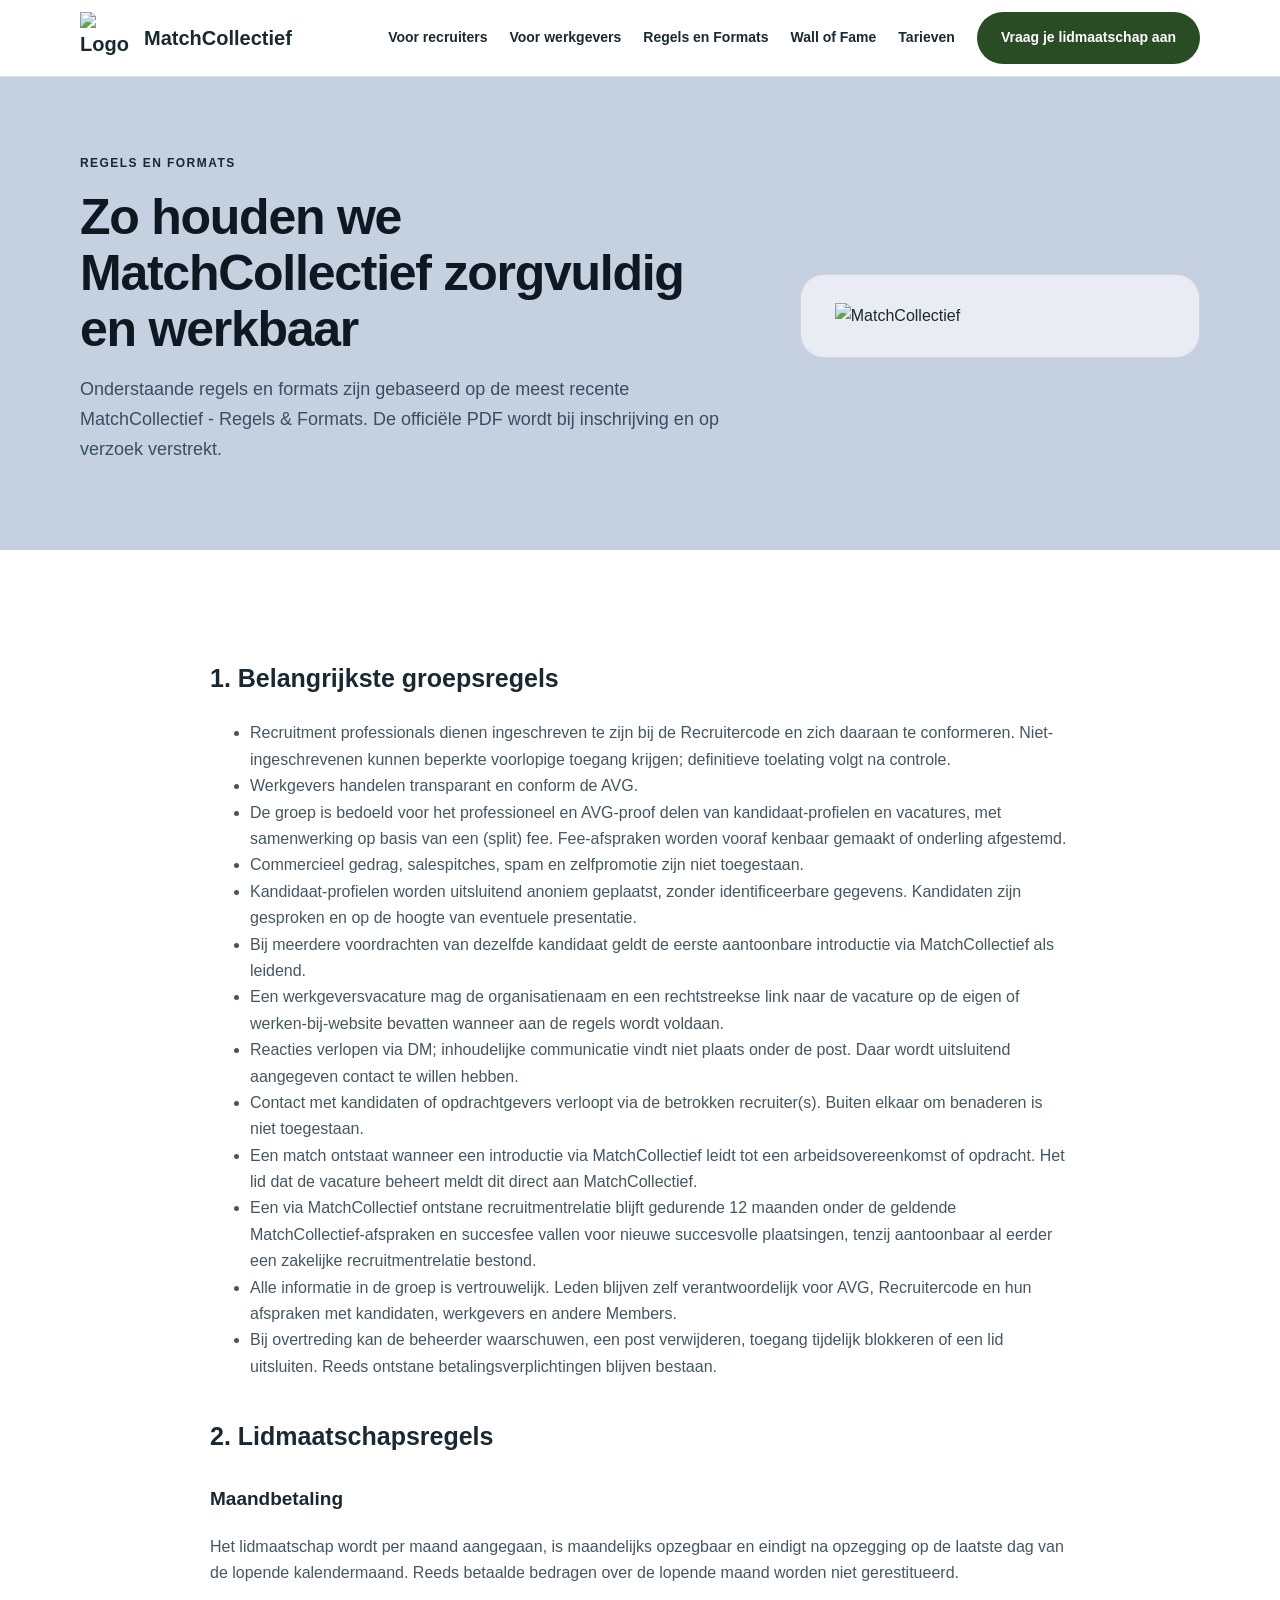
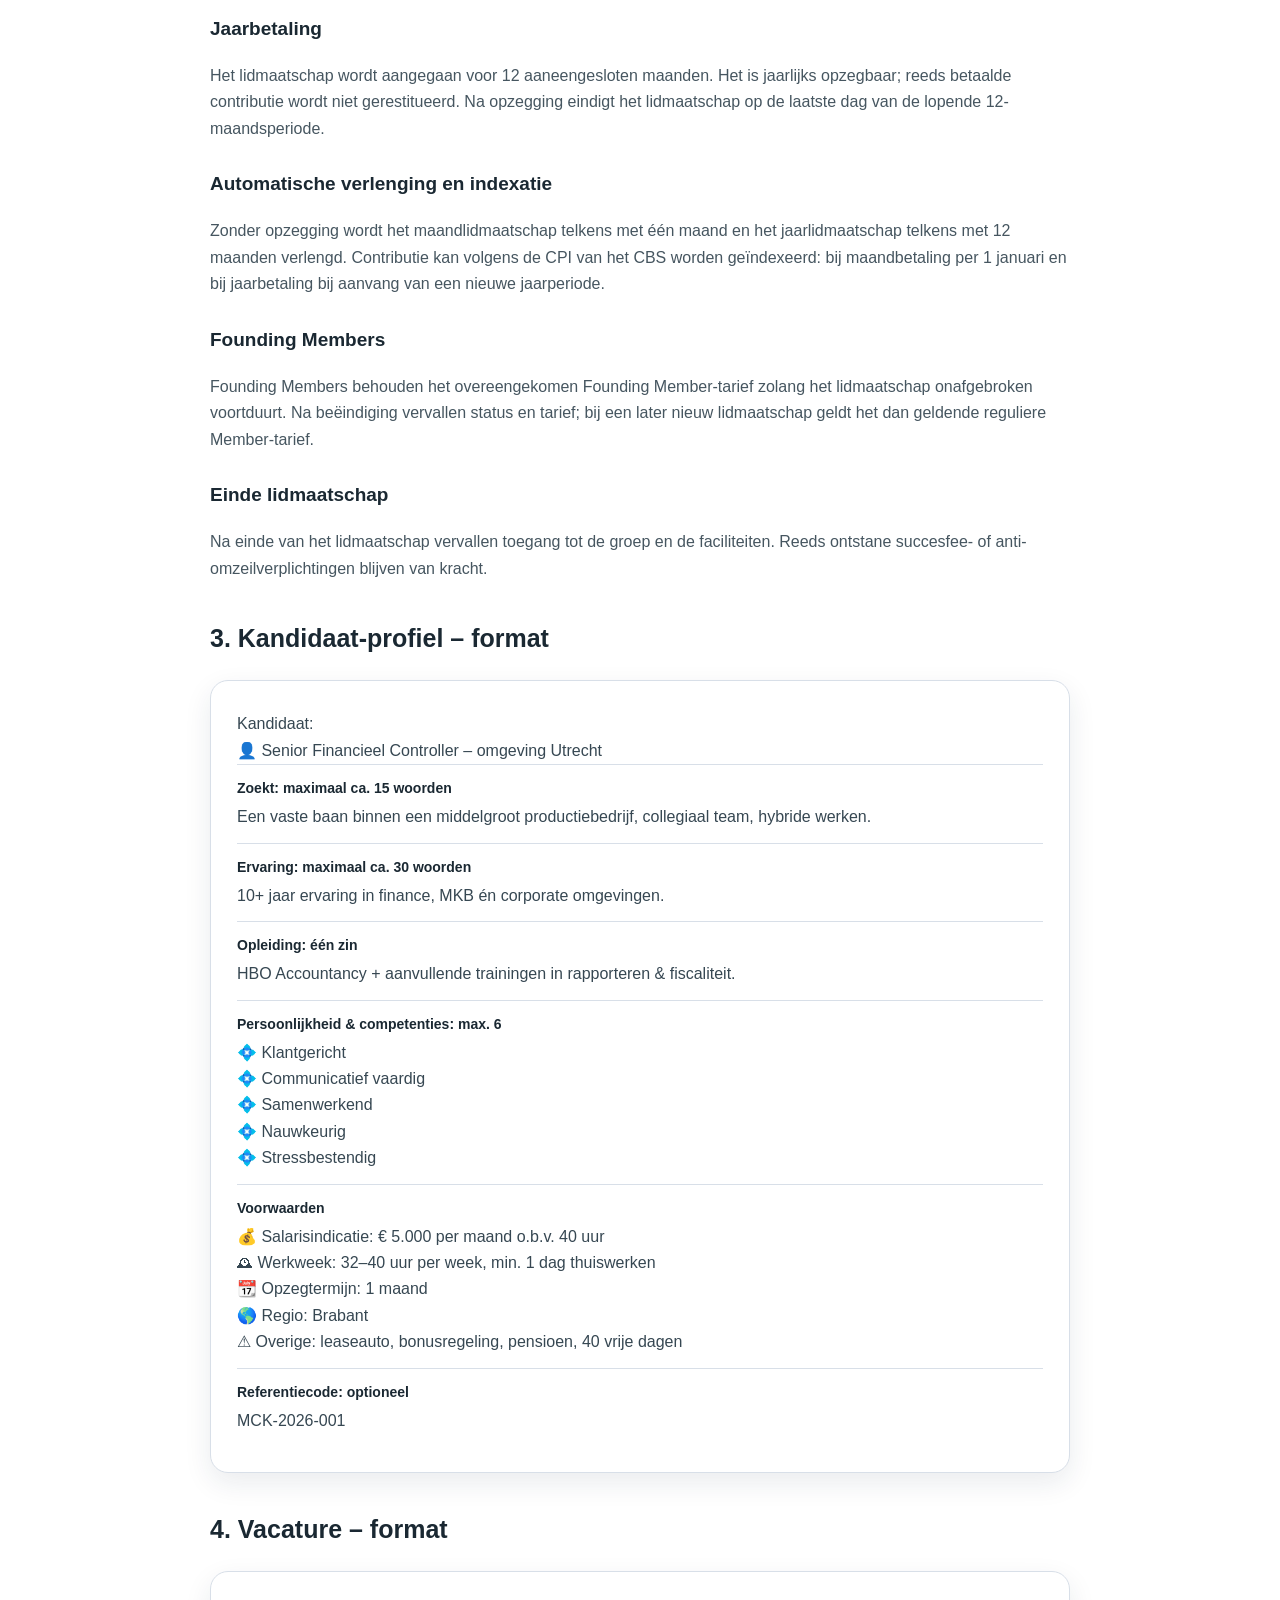
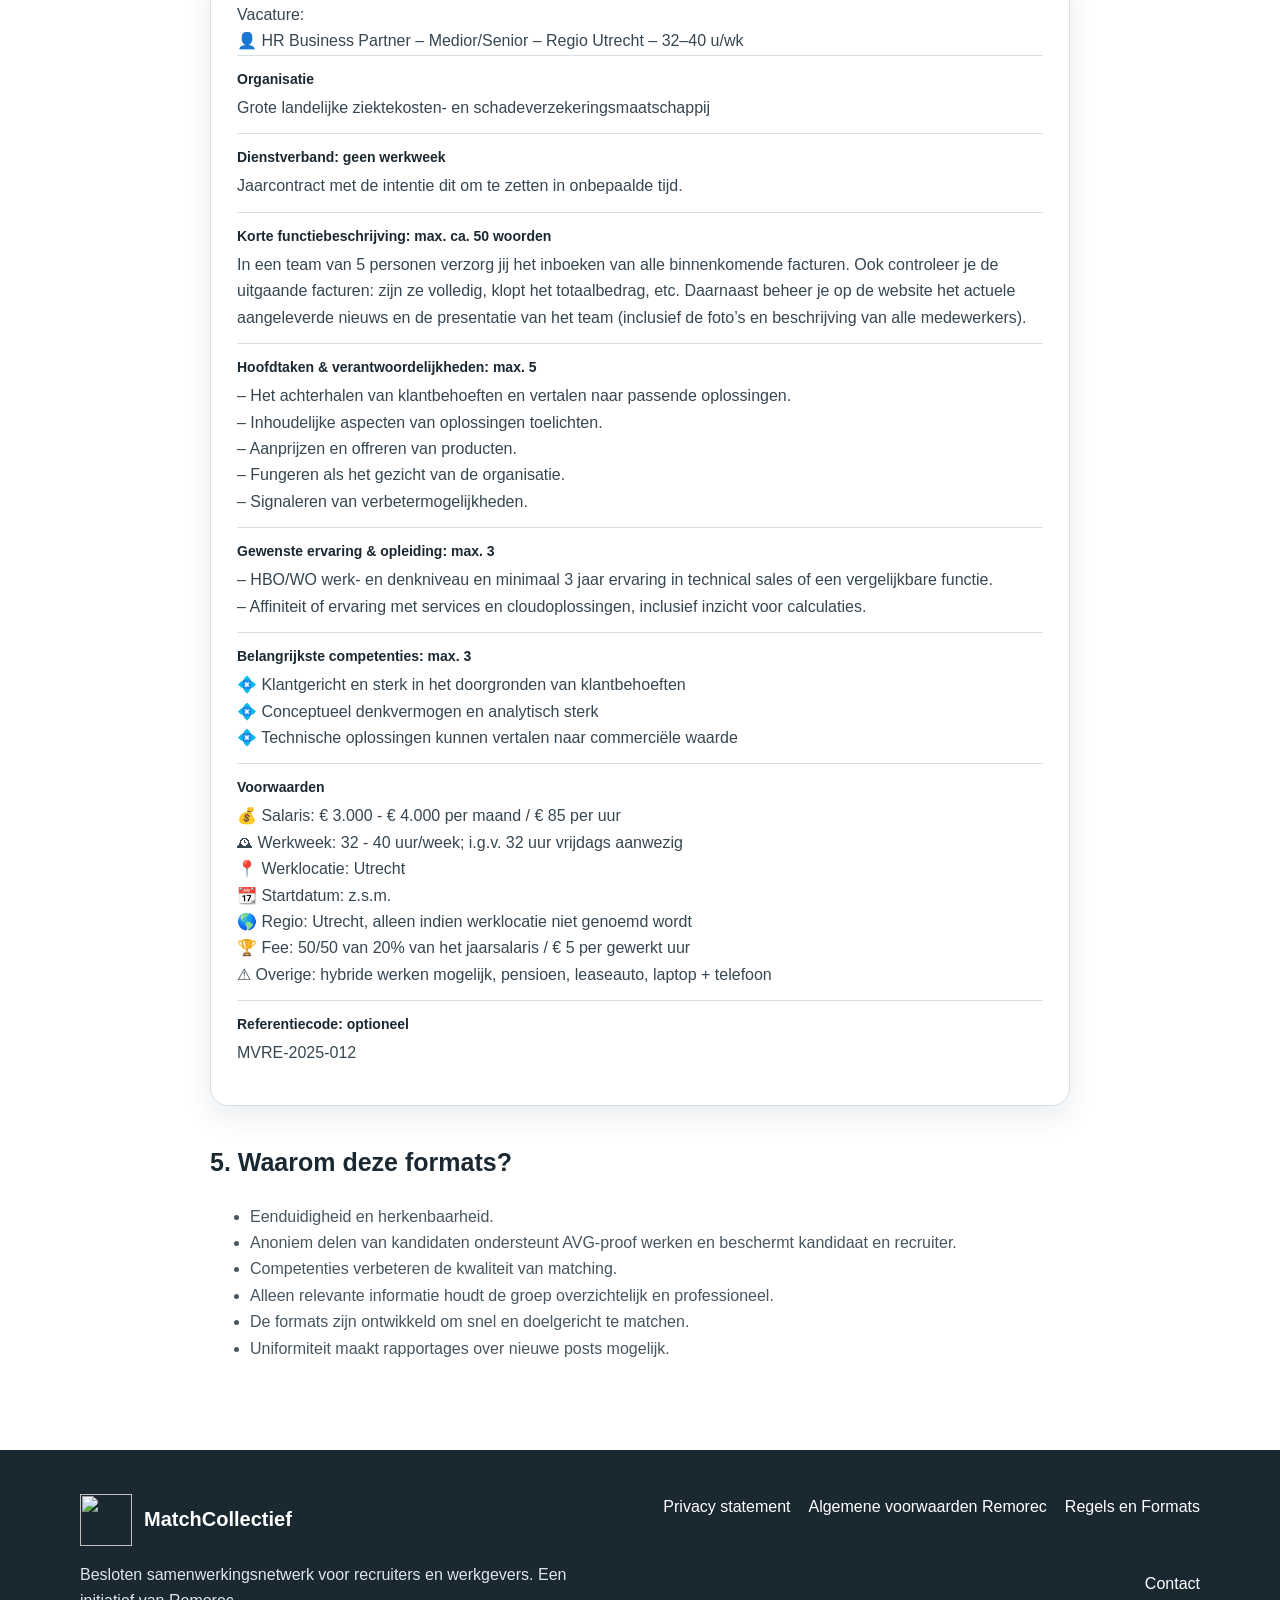
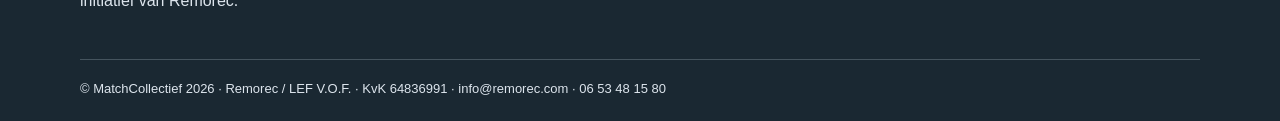
==== regels-en-formats.html @ 3b67b308 "Add files via upload" ====
<!doctype html><html lang="nl"><head><meta charset="utf-8"><meta name="viewport" content="width=device-width,initial-scale=1"><title>Regels en Formats | MatchCollectief</title><meta name="description" content="Actuele groepsregels, lidmaatschapsregels en formats van MatchCollectief, versie augustus 2026."><link rel="stylesheet" href="assets/style.css"><link rel="icon" href="assets/matchcollectief-logo.webp"><meta name="theme-color" content="#C5D0E0"></head><body>
<nav><div class="wrap nav-inner">
<a class="brand" href="index.html"><img src="assets/matchcollectief-logo.webp" alt="Logo MatchCollectief"><span>MatchCollectief</span></a>
<button class="menu-toggle" aria-label="Menu openen">☰</button>
<div class="nav-links">
<a href="voor-recruiters.html">Voor recruiters</a><a href="voor-werkgevers.html">Voor werkgevers</a><a href="regels-en-formats.html">Regels en Formats</a><a href="wall-of-fame.html">Wall of Fame</a><a href="index.html#tarieven">Tarieven</a><a class="btn btn-green" href="aanmelden.html">Vraag je lidmaatschap aan</a>
</div></div></nav><header class="hero"><div class="wrap hero-grid"><div><span class="eyebrow">REGELS EN FORMATS</span><h1>Zo houden we MatchCollectief zorgvuldig en werkbaar</h1><p class="lead">Onderstaande regels en formats zijn gebaseerd op de meest recente MatchCollectief - Regels &amp; Formats. De officiële PDF wordt bij inschrijving en op verzoek verstrekt.</p></div><div class="logo-panel"><img src="assets/matchcollectief-logo.webp" alt="MatchCollectief"></div></div></header>
<section><div class="wrap legal"><h2>1. Belangrijkste groepsregels</h2><ul>
<li>Recruitment professionals dienen ingeschreven te zijn bij de Recruitercode en zich daaraan te conformeren. Niet-ingeschrevenen kunnen beperkte voorlopige toegang krijgen; definitieve toelating volgt na controle.</li>
<li>Werkgevers handelen transparant en conform de AVG.</li>
<li>De groep is bedoeld voor het professioneel en AVG-proof delen van kandidaat-profielen en vacatures, met samenwerking op basis van een (split) fee. Fee-afspraken worden vooraf kenbaar gemaakt of onderling afgestemd.</li>
<li>Commercieel gedrag, salespitches, spam en zelfpromotie zijn niet toegestaan.</li>
<li>Kandidaat-profielen worden uitsluitend anoniem geplaatst, zonder identificeerbare gegevens. Kandidaten zijn gesproken en op de hoogte van eventuele presentatie.</li>
<li>Bij meerdere voordrachten van dezelfde kandidaat geldt de eerste aantoonbare introductie via MatchCollectief als leidend.</li>
<li>Een werkgeversvacature mag de organisatienaam en een rechtstreekse link naar de vacature op de eigen of werken-bij-website bevatten wanneer aan de regels wordt voldaan.</li>
<li>Reacties verlopen via DM; inhoudelijke communicatie vindt niet plaats onder de post. Daar wordt uitsluitend aangegeven contact te willen hebben.</li>
<li>Contact met kandidaten of opdrachtgevers verloopt via de betrokken recruiter(s). Buiten elkaar om benaderen is niet toegestaan.</li>
<li>Een match ontstaat wanneer een introductie via MatchCollectief leidt tot een arbeidsovereenkomst of opdracht. Het lid dat de vacature beheert meldt dit direct aan MatchCollectief.</li>
<li>Een via MatchCollectief ontstane recruitmentrelatie blijft gedurende 12 maanden onder de geldende MatchCollectief-afspraken en succesfee vallen voor nieuwe succesvolle plaatsingen, tenzij aantoonbaar al eerder een zakelijke recruitmentrelatie bestond.</li>
<li>Alle informatie in de groep is vertrouwelijk. Leden blijven zelf verantwoordelijk voor AVG, Recruitercode en hun afspraken met kandidaten, werkgevers en andere Members.</li>
<li>Bij overtreding kan de beheerder waarschuwen, een post verwijderen, toegang tijdelijk blokkeren of een lid uitsluiten. Reeds ontstane betalingsverplichtingen blijven bestaan.</li>
</ul>
<h2>2. Lidmaatschapsregels</h2><h3>Maandbetaling</h3><p>Het lidmaatschap wordt per maand aangegaan, is maandelijks opzegbaar en eindigt na opzegging op de laatste dag van de lopende kalendermaand. Reeds betaalde bedragen over de lopende maand worden niet gerestitueerd.</p><h3>Jaarbetaling</h3><p>Het lidmaatschap wordt aangegaan voor 12 aaneengesloten maanden. Het is jaarlijks opzegbaar; reeds betaalde contributie wordt niet gerestitueerd. Na opzegging eindigt het lidmaatschap op de laatste dag van de lopende 12-maandsperiode.</p><h3>Automatische verlenging en indexatie</h3><p>Zonder opzegging wordt het maandlidmaatschap telkens met één maand en het jaarlidmaatschap telkens met 12 maanden verlengd. Contributie kan volgens de CPI van het CBS worden geïndexeerd: bij maandbetaling per 1 januari en bij jaarbetaling bij aanvang van een nieuwe jaarperiode.</p><h3>Founding Members</h3><p>Founding Members behouden het overeengekomen Founding Member-tarief zolang het lidmaatschap onafgebroken voortduurt. Na beëindiging vervallen status en tarief; bij een later nieuw lidmaatschap geldt het dan geldende reguliere Member-tarief.</p><h3>Einde lidmaatschap</h3><p>Na einde van het lidmaatschap vervallen toegang tot de groep en de faciliteiten. Reeds ontstane succesfee- of anti-omzeilverplichtingen blijven van kracht.</p>
<h2 id="kandidaat">3. Kandidaat-profiel – format</h2><div class="format-card"><div class="format-copy">Kandidaat:
👤 Senior Financieel Controller – omgeving Utrecht</div><div class="format-block"><div class="format-label">Zoekt: maximaal ca. 15 woorden</div><div class="format-copy">Een vaste baan binnen een middelgroot productiebedrijf, collegiaal team, hybride werken.</div></div><div class="format-block"><div class="format-label">Ervaring: maximaal ca. 30 woorden</div><div class="format-copy">10+ jaar ervaring in finance, MKB én corporate omgevingen.</div></div><div class="format-block"><div class="format-label">Opleiding: één zin</div><div class="format-copy">HBO Accountancy + aanvullende trainingen in rapporteren & fiscaliteit.</div></div><div class="format-block"><div class="format-label">Persoonlijkheid & competenties: max. 6</div><div class="format-copy">💠 Klantgericht
💠 Communicatief vaardig
💠 Samenwerkend
💠 Nauwkeurig
💠 Stressbestendig</div></div><div class="format-block"><div class="format-label">Voorwaarden</div><div class="format-copy">💰 Salarisindicatie: € 5.000 per maand o.b.v. 40 uur
🕰 Werkweek: 32–40 uur per week, min. 1 dag thuiswerken
📆 Opzegtermijn: 1 maand
🌎 Regio: Brabant
⚠ Overige: leaseauto, bonusregeling, pensioen, 40 vrije dagen</div></div><div class="format-block"><div class="format-label">Referentiecode: optioneel</div><div class="format-copy">MCK-2026-001</div></div></div>
<h2 id="vacature">4. Vacature – format</h2><div class="format-card"><div class="format-copy">Vacature:
👤 HR Business Partner – Medior/Senior – Regio Utrecht – 32–40 u/wk</div><div class="format-block"><div class="format-label">Organisatie</div><div class="format-copy">Grote landelijke ziektekosten- en schadeverzekeringsmaatschappij</div></div><div class="format-block"><div class="format-label">Dienstverband: geen werkweek</div><div class="format-copy">Jaarcontract met de intentie dit om te zetten in onbepaalde tijd.</div></div><div class="format-block"><div class="format-label">Korte functiebeschrijving: max. ca. 50 woorden</div><div class="format-copy">In een team van 5 personen verzorg jij het inboeken van alle binnenkomende facturen. Ook controleer je de uitgaande facturen: zijn ze volledig, klopt het totaalbedrag, etc. Daarnaast beheer je op de website het actuele aangeleverde nieuws en de presentatie van het team (inclusief de foto’s en beschrijving van alle medewerkers).</div></div><div class="format-block"><div class="format-label">Hoofdtaken & verantwoordelijkheden: max. 5</div><div class="format-copy">– Het achterhalen van klantbehoeften en vertalen naar passende oplossingen.
– Inhoudelijke aspecten van oplossingen toelichten.
– Aanprijzen en offreren van producten.
– Fungeren als het gezicht van de organisatie.
– Signaleren van verbetermogelijkheden.</div></div><div class="format-block"><div class="format-label">Gewenste ervaring & opleiding: max. 3</div><div class="format-copy">– HBO/WO werk- en denkniveau en minimaal 3 jaar ervaring in technical sales of een vergelijkbare functie.
– Affiniteit of ervaring met services en cloudoplossingen, inclusief inzicht voor calculaties.</div></div><div class="format-block"><div class="format-label">Belangrijkste competenties: max. 3</div><div class="format-copy">💠 Klantgericht en sterk in het doorgronden van klantbehoeften
💠 Conceptueel denkvermogen en analytisch sterk
💠 Technische oplossingen kunnen vertalen naar commerciële waarde</div></div><div class="format-block"><div class="format-label">Voorwaarden</div><div class="format-copy">💰 Salaris: € 3.000 - € 4.000 per maand / € 85 per uur
🕰 Werkweek: 32 - 40 uur/week; i.g.v. 32 uur vrijdags aanwezig
📍 Werklocatie: Utrecht
📆 Startdatum: z.s.m.
🌎 Regio: Utrecht, alleen indien werklocatie niet genoemd wordt
🏆 Fee: 50/50 van 20% van het jaarsalaris / € 5 per gewerkt uur
⚠ Overige: hybride werken mogelijk, pensioen, leaseauto, laptop + telefoon</div></div><div class="format-block"><div class="format-label">Referentiecode: optioneel</div><div class="format-copy">MVRE-2025-012</div></div></div>
<h2>5. Waarom deze formats?</h2><ul><li>Eenduidigheid en herkenbaarheid.</li><li>Anoniem delen van kandidaten ondersteunt AVG-proof werken en beschermt kandidaat en recruiter.</li><li>Competenties verbeteren de kwaliteit van matching.</li><li>Alleen relevante informatie houdt de groep overzichtelijk en professioneel.</li><li>De formats zijn ontwikkeld om snel en doelgericht te matchen.</li><li>Uniformiteit maakt rapportages over nieuwe posts mogelijk.</li></ul></div></section><footer><div class="wrap"><div class="footer-grid"><div><a class="brand" style="color:#fff" href="index.html"><img src="assets/matchcollectief-logo.webp" alt=""><span>MatchCollectief</span></a><p>Besloten samenwerkingsnetwerk voor recruiters en werkgevers. Een initiatief van Remorec.</p></div><div class="footer-links"><a href="privacy.html">Privacy statement</a><a href="https://www.remorec.com/" target="_blank" rel="noopener">Algemene voorwaarden Remorec</a><a href="regels-en-formats.html">Regels en Formats</a><a href="mailto:info@remorec.com">Contact</a></div></div><div class="copyright">© MatchCollectief 2026 · Remorec / LEF V.O.F. · KvK 64836991 · info@remorec.com · 06 53 48 15 80</div></div></footer><script src="assets/site.js"></script></body></html>
---- assets/style.css ----
:root{
  --navy:#1A2832;
  --navy-deep:#0E1820;
  --steel:#3A4F5E;
  --brand:#C5D0E0;
  --brand-light:#E4E9F1;
  --paper:#F3F5F8;
  --white:#FFFFFF;
  --text:#1A2832;
  --muted:#5A6878;
  --line:#D8DFE8;
  --green:#294C25;
  --green-hover:#1E391B;
  --green-soft:#E7EFE5;
  --shadow:0 10px 28px rgba(20,43,71,.09);
  --radius:16px;
}
*{box-sizing:border-box}
html{scroll-behavior:smooth}
body{margin:0;font-family:Arial,Helvetica,sans-serif;color:var(--text);background:#fff;line-height:1.65;font-size:16px}
img{max-width:100%;display:block}
a{color:inherit}
.wrap{width:min(1120px,calc(100% - 40px));margin-inline:auto}
nav{position:sticky;top:0;z-index:50;background:rgba(255,255,255,.96);backdrop-filter:blur(10px);border-bottom:1px solid var(--line)}
.nav-inner{min-height:76px;display:flex;align-items:center;justify-content:space-between;gap:24px}
.brand{display:flex;align-items:center;gap:12px;text-decoration:none;font-size:20px;font-weight:800;color:var(--navy)}
.brand img{width:52px;height:52px;object-fit:contain}
.nav-links{display:flex;align-items:center;gap:22px}
.nav-links a{text-decoration:none;font-weight:700;font-size:14px}
.menu-toggle{display:none;border:0;background:none;font-size:28px;color:var(--navy)}
.btn{display:inline-flex;align-items:center;justify-content:center;text-decoration:none;font-weight:800;border-radius:999px;padding:12px 22px;border:2px solid transparent;transition:.2s}
.btn-green{background:var(--green);color:#fff}
.btn-green:hover{background:var(--green-hover);transform:translateY(-1px)}
.btn-outline{border-color:var(--navy);color:var(--navy);background:#fff}
.btn-light{background:#fff;color:var(--navy)}
.hero{background:var(--brand);padding:72px 0 68px;overflow:hidden}
.hero-grid{display:grid;grid-template-columns:1.25fr .75fr;gap:52px;align-items:center}
.eyebrow{display:inline-block;text-transform:uppercase;letter-spacing:.12em;font-size:12px;font-weight:900;color:var(--navy)}
.hero h1{font-size:clamp(34px,4.5vw,50px);line-height:1.12;letter-spacing:-.025em;margin:14px 0 18px;color:var(--navy-deep);max-width:790px}
.hero .lead{font-size:18px;color:var(--steel);max-width:760px}
.actions{display:flex;gap:12px;flex-wrap:wrap;margin-top:26px}
.logo-panel{background:rgba(255,255,255,.62);border:1px solid rgba(26,40,50,.12);border-radius:24px;padding:28px;display:grid;place-items:center}
.logo-panel img{width:min(330px,100%)}
.member-status{margin-top:24px;background:#fff;border-radius:14px;padding:18px 20px;border-left:5px solid var(--green)}
.member-status strong{display:block;color:var(--navy);font-size:19px}
.member-status span{color:var(--muted)}
section{padding:72px 0}
.alt{background:var(--paper)}
.brand-section{background:var(--brand-light)}
.section-head{max-width:760px;margin-bottom:34px}
.section-head h2{font-size:clamp(28px,3.5vw,40px);line-height:1.18;letter-spacing:-.018em;margin:10px 0 12px;color:var(--navy-deep)}
.section-head p{font-size:17px;color:var(--muted);margin:0}
.grid-2,.grid-3{display:grid;gap:22px}
.grid-2{grid-template-columns:repeat(2,1fr)}
.grid-3{grid-template-columns:repeat(3,1fr)}
.card{background:#fff;border:1px solid var(--line);border-radius:var(--radius);padding:27px;box-shadow:0 5px 18px rgba(20,43,71,.05)}
.card h3{margin:0 0 10px;color:var(--navy);font-size:21px}
.card p{margin:0;color:var(--muted)}
.card .btn{margin-top:20px}
.checks{list-style:none;padding:0;margin:0}
.checks li{position:relative;padding:7px 0 7px 28px}
.checks li::before{content:"✓";position:absolute;left:0;color:var(--green);font-weight:900}
.steps{counter-reset:step}
.step{position:relative;padding-left:76px}
.step::before{counter-increment:step;content:counter(step);position:absolute;left:24px;top:25px;width:38px;height:38px;border-radius:50%;background:var(--green);color:#fff;display:grid;place-items:center;font-weight:900}
.price{font-size:36px;font-weight:900;color:var(--navy);line-height:1.1;margin:12px 0}
.price small{font-size:14px;font-weight:400;color:var(--muted)}
.notice{background:var(--green-soft);border:1px solid #BFD1BC;border-radius:14px;padding:18px 20px;margin-top:22px}
.profile{display:grid;grid-template-columns:220px 1fr;gap:34px;align-items:center}
.profile img{border-radius:18px;width:100%}
.profile h2{margin:8px 0 12px;color:var(--navy-deep);font-size:34px;line-height:1.15}
.contact-links{display:flex;gap:10px;flex-wrap:wrap;margin-top:18px}
.format-grid{display:grid;grid-template-columns:1fr 1fr;gap:24px}
.format-card{background:#fff;border:1px solid var(--line);border-radius:18px;padding:26px;box-shadow:var(--shadow)}
.format-card h3{margin:0 0 4px;color:var(--navy)}
.format-card .format-sub{font-size:14px;color:var(--muted);margin-bottom:18px}
.format-block{padding:12px 0;border-top:1px solid var(--line)}
.format-block:first-of-type{border-top:0}
.format-label{font-weight:900;color:var(--navy);font-size:14px}
.format-copy{white-space:pre-line;color:#364752;margin-top:4px}
details{background:#fff;border:1px solid var(--line);border-radius:12px;margin:0 0 12px;padding:0 18px}
summary{cursor:pointer;font-weight:800;color:var(--navy);padding:17px 0}
.answer{padding:0 0 18px;color:var(--muted)}
.cta{background:var(--green);color:#fff}
.cta h2{font-size:clamp(28px,3.6vw,39px);line-height:1.15;margin:0 0 10px}
.cta-grid{display:grid;grid-template-columns:1.25fr .75fr;gap:30px;align-items:center}
.member-grid{display:grid;grid-template-columns:repeat(3,1fr);gap:18px}
.member-card{border:1px solid var(--line);border-radius:14px;background:#fff;padding:22px;display:flex;flex-direction:column;min-height:188px}
.member-card .nr{font-size:12px;font-weight:900;color:var(--steel)}
.member-card h3{margin:7px 0 5px;color:var(--navy)}
.member-card p{margin:0 0 4px;color:var(--muted)}
.member-card a{margin-top:auto;padding-top:12px;color:var(--green);font-weight:900;text-decoration:none}
.member-card.open{border:2px dashed var(--green);background:var(--green-soft)}
.legal{max-width:860px}
.legal h1{font-size:40px;color:var(--navy-deep);line-height:1.15}
.legal h2{font-size:25px;color:var(--navy);margin-top:36px}
.legal h3{font-size:19px;color:var(--navy);margin-top:26px}
.legal p,.legal li{color:#465660}
footer{background:var(--navy);color:#DDE5ED;padding:44px 0 22px}
.footer-grid{display:grid;grid-template-columns:1fr 1fr;gap:30px}
.footer-links{display:flex;justify-content:flex-end;gap:18px;flex-wrap:wrap}
.footer-links a{color:#fff;text-decoration:none}
.copyright{border-top:1px solid #45545E;margin-top:28px;padding-top:18px;font-size:13px}
@media(max-width:880px){
 .hero-grid,.grid-2,.grid-3,.format-grid,.profile,.cta-grid,.footer-grid{grid-template-columns:1fr}
 .member-grid{grid-template-columns:1fr 1fr}
 .menu-toggle{display:block}
 .nav-links{display:none;position:absolute;top:76px;left:0;right:0;background:#fff;padding:20px;box-shadow:var(--shadow);flex-direction:column;align-items:stretch}
 .nav-links.open{display:flex}
 .footer-links{justify-content:flex-start}
}
@media(max-width:560px){
 .wrap{width:min(100% - 28px,1120px)}
 .hero{padding:54px 0}
 .hero h1{font-size:34px}
 .actions{flex-direction:column}
 .btn{width:100%}
 .member-grid{grid-template-columns:1fr}
 section{padding:58px 0}
}

/* v3 homepage conversion additions */
.hero-conversion{background:var(--brand);padding:56px 0 52px}
.hero-conversion .hero-grid{grid-template-columns:1.05fr .95fr;gap:44px;align-items:center}
.hero-conversion h1{font-size:clamp(34px,4vw,48px);max-width:720px}
.hero-conversion .lead{font-size:18px;max-width:720px}
.primary-wrap{margin-top:25px;display:flex;align-items:flex-start;gap:14px;flex-wrap:wrap}
.primary-action{display:flex;flex-direction:column;align-items:flex-start;gap:7px}
.primary-action .helper{font-size:13px;color:var(--steel);max-width:280px}
.btn-primary-site{background:var(--green);color:#fff;box-shadow:0 10px 25px rgba(41,76,37,.18)}
.btn-primary-site:hover{background:var(--green-hover);transform:translateY(-1px)}
.product-visual{position:relative;background:#fff;border:1px solid rgba(26,40,50,.15);border-radius:22px;padding:20px;box-shadow:0 20px 45px rgba(14,24,32,.13)}
.product-head{display:flex;align-items:center;justify-content:space-between;border-bottom:1px solid var(--line);padding-bottom:12px;margin-bottom:14px}
.product-head .group-name{font-weight:900;color:var(--navy);font-size:15px}.lock-badge{font-size:12px;font-weight:800;background:var(--green-soft);color:var(--green);padding:7px 10px;border-radius:999px}
.network-post{border:1px solid var(--line);border-radius:14px;padding:15px;margin-top:12px;background:#fff}
.network-post .post-meta{font-size:11px;color:var(--muted);margin-bottom:8px}.network-post h4{margin:0 0 8px;color:var(--navy);font-size:15px}.network-post p{font-size:12px;line-height:1.45;margin:4px 0;color:#465660}.post-chip{display:inline-block;font-size:10px;font-weight:800;color:var(--green);background:var(--green-soft);padding:4px 7px;border-radius:999px;margin-top:8px}
.product-caption{font-size:13px;color:var(--muted);text-align:center;margin:10px 0 0}
.member-proof{background:#fff;border:1px solid var(--line);border-radius:16px;padding:24px;box-shadow:var(--shadow)}
.member-proof h3{font-size:24px;line-height:1.25;margin:0 0 8px;color:var(--navy-deep)}.member-proof p{margin:0;color:var(--muted)}
.metric-row{display:flex;gap:18px;flex-wrap:wrap;margin-top:16px}.metric{min-width:150px;padding:12px 14px;border-radius:12px;background:var(--paper)}.metric strong{display:block;font-size:24px;color:var(--navy)}.metric span{font-size:12px;color:var(--muted)}
.route-card{padding:30px}.route-card .route-title{font-size:13px;text-transform:uppercase;letter-spacing:.1em;font-weight:900;color:var(--navy)}.route-card h3{font-size:25px;line-height:1.2;margin:8px 0 10px}.route-card .extra{margin-top:15px;padding-top:14px;border-top:1px solid var(--line);font-size:13px;color:var(--steel)}
.desire-block{background:var(--brand-light)}.desire-inner{max-width:850px}.desire-inner h2{font-size:clamp(28px,3.2vw,39px);margin:0 0 12px;line-height:1.18}.desire-inner p{font-size:18px;color:var(--steel);max-width:800px}.desire-inner .closing{font-weight:800;color:var(--navy);margin-top:10px}
.fee-detail{margin-top:14px;padding-top:14px;border-top:1px solid var(--line);font-size:14px;color:var(--steel)}
.success-note{margin-top:28px}
.working-grid{display:grid;grid-template-columns:1.05fr .95fr;gap:30px;align-items:center}
.working-grid .grid-3{grid-template-columns:1fr}
.working-visual{margin:0;background:var(--paper);border:1px solid var(--line);border-radius:18px;overflow:hidden;box-shadow:var(--shadow)}
.working-visual img{width:100%;height:auto;aspect-ratio:3/2;object-fit:cover}
.working-visual figcaption{padding:13px 18px;color:var(--muted);font-size:13px}
.fee-example{margin-top:28px;background:#fff;border:1px solid var(--line);border-left:6px solid var(--green);border-radius:18px;padding:30px;box-shadow:var(--shadow)}
.fee-example-copy{max-width:850px}
.fee-example h3{font-size:clamp(24px,3vw,32px);line-height:1.2;margin:8px 0 12px;color:var(--navy-deep)}
.calculation{display:grid;gap:10px;margin:24px 0}
.calculation>div{display:flex;justify-content:space-between;gap:22px;padding:12px 0;border-bottom:1px solid var(--line)}
.calculation span{color:var(--muted)}
.calculation strong{text-align:right;color:var(--navy)}
.calculation .calculation-result{background:var(--green-soft);border:0;border-radius:12px;padding:16px}
.calculation-result strong{color:var(--green)}
.fine-print{font-size:13px;color:var(--muted);margin:0}
.process-grid{display:grid;grid-template-columns:repeat(3,1fr);gap:18px}.process-item{background:#fff;border:1px solid var(--line);border-radius:15px;padding:24px}.process-icon{width:42px;height:42px;border-radius:50%;background:var(--green-soft);color:var(--green);display:grid;place-items:center;font-size:20px;margin-bottom:12px}.process-item h3{font-size:19px;margin:0 0 7px}.process-item p{font-size:14px;color:var(--muted);margin:0}
.apply-note{font-size:13px;color:var(--muted);margin-top:8px}.final-cta{background:var(--navy);color:#fff}.final-cta h2{color:#fff}.final-cta p{color:#dce4e8}.final-cta .apply-note{color:#cbd7dc}.final-cta .btn-primary-site{background:var(--green);color:#fff}
@media(max-width:880px){.hero-conversion .hero-grid,.process-grid,.working-grid{grid-template-columns:1fr}.product-visual{max-width:600px}.hero-conversion{padding-top:44px}.product-visual{order:2}}
@media(max-width:560px){.hero-conversion h1{font-size:33px}.primary-wrap{flex-direction:column}.primary-action,.primary-action .btn{width:100%}.product-visual{padding:14px}.network-post{padding:12px}.member-proof h3{font-size:21px}.route-card h3{font-size:22px}.fee-example{padding:22px}.calculation>div{display:block}.calculation strong{display:block;text-align:left;margin-top:4px}}

/* v8 aanmeldformulier */
.form-page{background:var(--paper)}
.form-hero{background:var(--brand);padding:50px 0 44px}
.form-hero-inner{max-width:820px}
.form-hero h1{font-size:clamp(34px,4vw,48px);line-height:1.12;letter-spacing:-.025em;margin:12px 0 14px;color:var(--navy-deep)}
.form-hero p{font-size:18px;color:var(--steel);margin:0;max-width:790px}
.form-main{padding:48px 0 72px}
.form-layout{display:grid;grid-template-columns:minmax(0,1fr) 310px;gap:28px;align-items:start}
.application-form{display:grid;gap:20px}
.form-section{background:#fff;border:1px solid var(--line);border-radius:18px;padding:28px;box-shadow:var(--shadow)}
.form-section-heading{display:flex;gap:15px;align-items:flex-start;margin-bottom:22px}
.form-section-heading h2{font-size:23px;line-height:1.25;margin:1px 0 4px;color:var(--navy-deep)}
.form-section-heading p{margin:0;color:var(--muted);font-size:14px}
.form-step{flex:0 0 36px;width:36px;height:36px;border-radius:50%;display:grid;place-items:center;background:var(--green);color:#fff;font-weight:900}
.choice-grid{display:grid;grid-template-columns:repeat(3,minmax(0,1fr));gap:11px}
.choice-grid-wide{grid-template-columns:repeat(2,minmax(0,1fr))}
.choice-card,.payment-card{position:relative;display:flex;align-items:flex-start;gap:10px;border:1px solid var(--line);border-radius:13px;padding:14px 15px;cursor:pointer;background:#fff;transition:.18s}
.choice-card:hover,.payment-card:hover{border-color:#9AAABA;background:var(--paper)}
.choice-card:has(input:checked),.payment-card:has(input:checked){border-color:var(--green);box-shadow:0 0 0 1px var(--green);background:var(--green-soft)}
.choice-card input,.payment-card input,.inline-choices input{margin:4px 0 0;accent-color:var(--green)}
.choice-card span{font-weight:800;color:var(--navy);line-height:1.4}
.conditional-field{margin-top:18px;padding:18px;background:var(--green-soft);border:1px solid #BFD1BC;border-radius:14px}
.conditional-field[hidden]{display:none}
.conditional-field fieldset{border:0;padding:0;margin:0}
.conditional-field legend{font-weight:900;color:var(--navy);margin-bottom:12px}
.inline-choices{display:flex;flex-wrap:wrap;gap:10px 22px}
.inline-choices label{display:flex;align-items:flex-start;gap:7px;color:#364752;cursor:pointer}
.form-grid{display:grid;grid-template-columns:1fr 1fr;gap:18px}
.form-field{display:flex;flex-direction:column;gap:7px}
.form-field-full{grid-column:1/-1}
.form-field-spaced{margin-top:20px}
.form-field label{font-weight:800;color:var(--navy);font-size:14px}
.optional{font-weight:400;color:var(--muted);font-size:12px}
.form-field input,.form-field textarea{width:100%;font:inherit;color:var(--text);background:#fff;border:1px solid #B9C4D0;border-radius:10px;padding:12px 13px;outline:none}
.form-field textarea{resize:vertical;min-height:112px}
.form-field input:focus,.form-field textarea:focus{border-color:var(--green);box-shadow:0 0 0 3px rgba(41,76,37,.13)}
.payment-grid{display:grid;grid-template-columns:1fr 1fr;gap:14px}
.payment-card span{display:flex;flex-direction:column;gap:2px}
.payment-card strong{font-size:17px;color:var(--navy)}
.payment-card small{font-size:14px;color:var(--steel)}
.payment-card em{font-size:12px;color:var(--green);font-style:normal;font-weight:800;margin-top:3px}
.form-submit-area{background:#fff;border:1px solid var(--line);border-radius:18px;padding:24px 28px;box-shadow:var(--shadow)}
.form-submit-area .btn{border:0;cursor:pointer;font-size:16px}
.form-submit-area .btn:disabled{opacity:.65;cursor:wait;transform:none}
.privacy-note{font-size:13px;color:var(--muted);margin:12px 0 0;max-width:650px}
.privacy-note a{color:var(--green);font-weight:800}
.form-status{margin-top:10px;font-size:14px}
.form-status-error{color:#8B1E1E;background:#FBEAEA;border:1px solid #E7BABA;border-radius:9px;padding:10px 12px}
.form-aside{position:sticky;top:100px}
.form-aside-card{background:var(--navy);color:#fff;border-radius:18px;padding:25px;box-shadow:var(--shadow)}
.form-aside-card h2{font-size:22px;line-height:1.25;margin:0 0 14px}
.form-aside-card ol{padding-left:22px;margin:0 0 20px}
.form-aside-card li{margin-bottom:10px;color:#DDE5ED}
.form-aside-card p{margin:0;color:#DDE5ED}
.form-aside-card a{color:#fff;font-weight:800}
.thank-you-main{padding:78px 0;min-height:62vh;display:grid;align-items:center}
.thank-you-wrap{display:grid;place-items:center}
.thank-you-card{max-width:700px;background:#fff;border:1px solid var(--line);border-radius:22px;padding:42px;text-align:center;box-shadow:var(--shadow)}
.thank-you-card h1{font-size:clamp(32px,4vw,45px);line-height:1.15;color:var(--navy-deep);margin:10px 0 16px}
.thank-you-card p{font-size:17px;color:var(--steel);max-width:590px;margin:0 auto 14px}
.thank-you-card .btn{margin-top:12px}
.success-mark{width:58px;height:58px;border-radius:50%;display:grid;place-items:center;background:var(--green-soft);color:var(--green);font-size:30px;font-weight:900;margin:0 auto 17px}
@media(max-width:880px){.form-layout{grid-template-columns:1fr}.form-aside{position:static}.form-aside-card{max-width:none}}
@media(max-width:650px){.form-hero{padding:42px 0 36px}.form-hero h1{font-size:34px}.form-main{padding:30px 0 54px}.form-section,.form-submit-area{padding:22px 18px}.form-section-heading h2{font-size:20px}.choice-grid,.choice-grid-wide,.payment-grid,.form-grid{grid-template-columns:1fr}.form-field-full{grid-column:auto}.inline-choices{flex-direction:column;gap:9px}.thank-you-main{padding:46px 0}.thank-you-card{padding:30px 20px}.thank-you-card .btn{width:100%}}
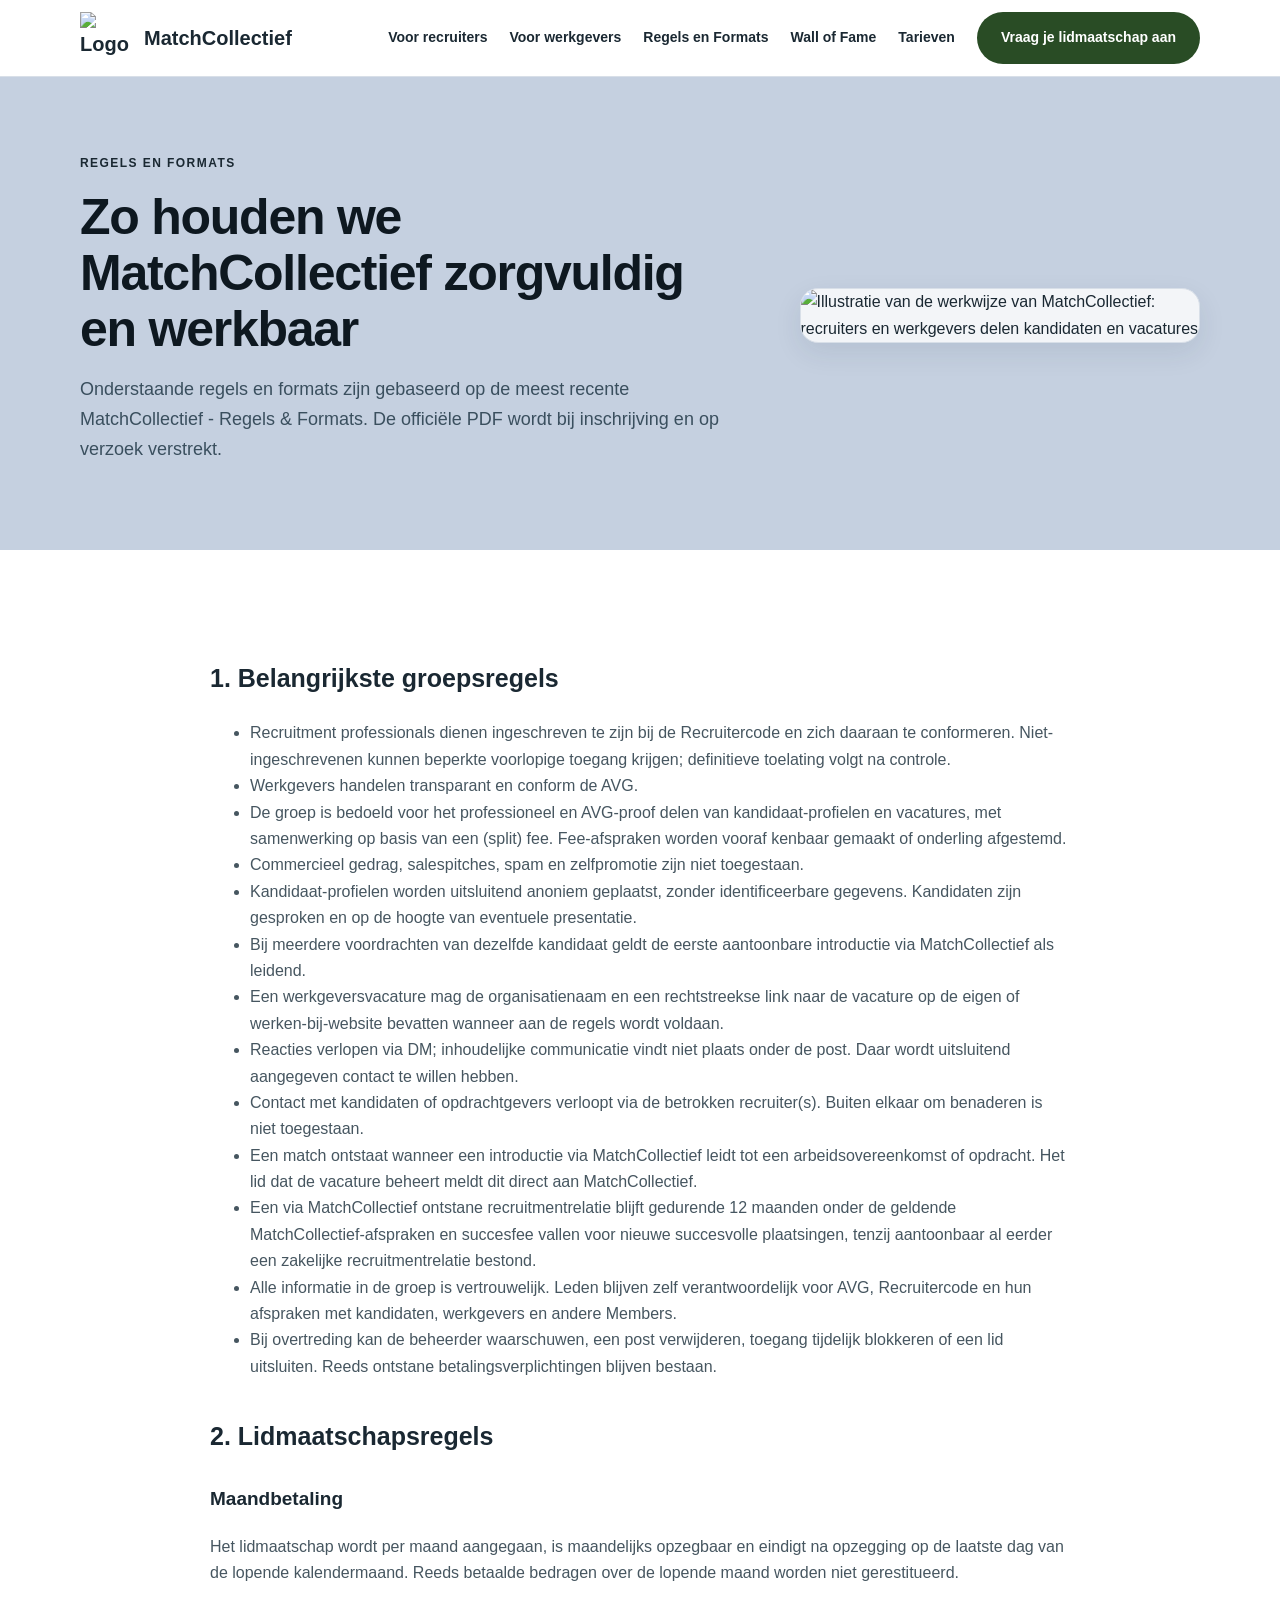
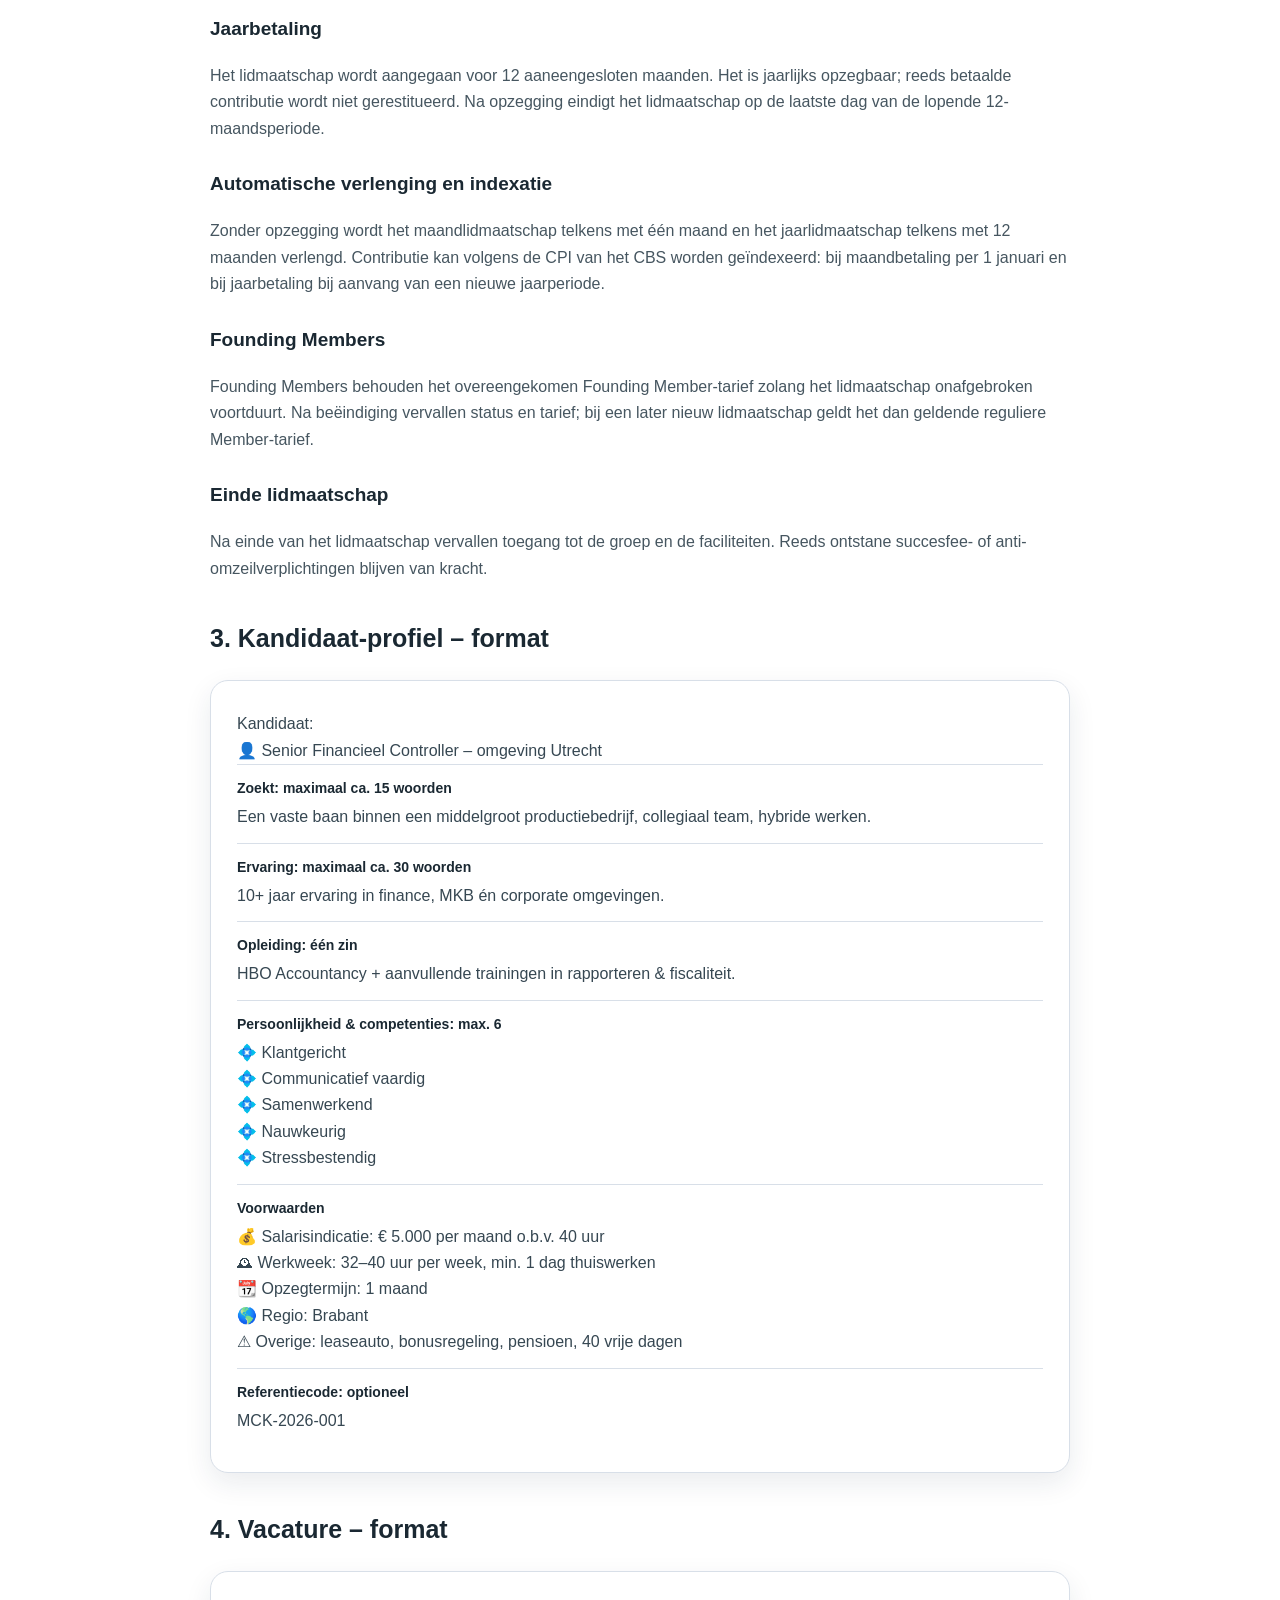
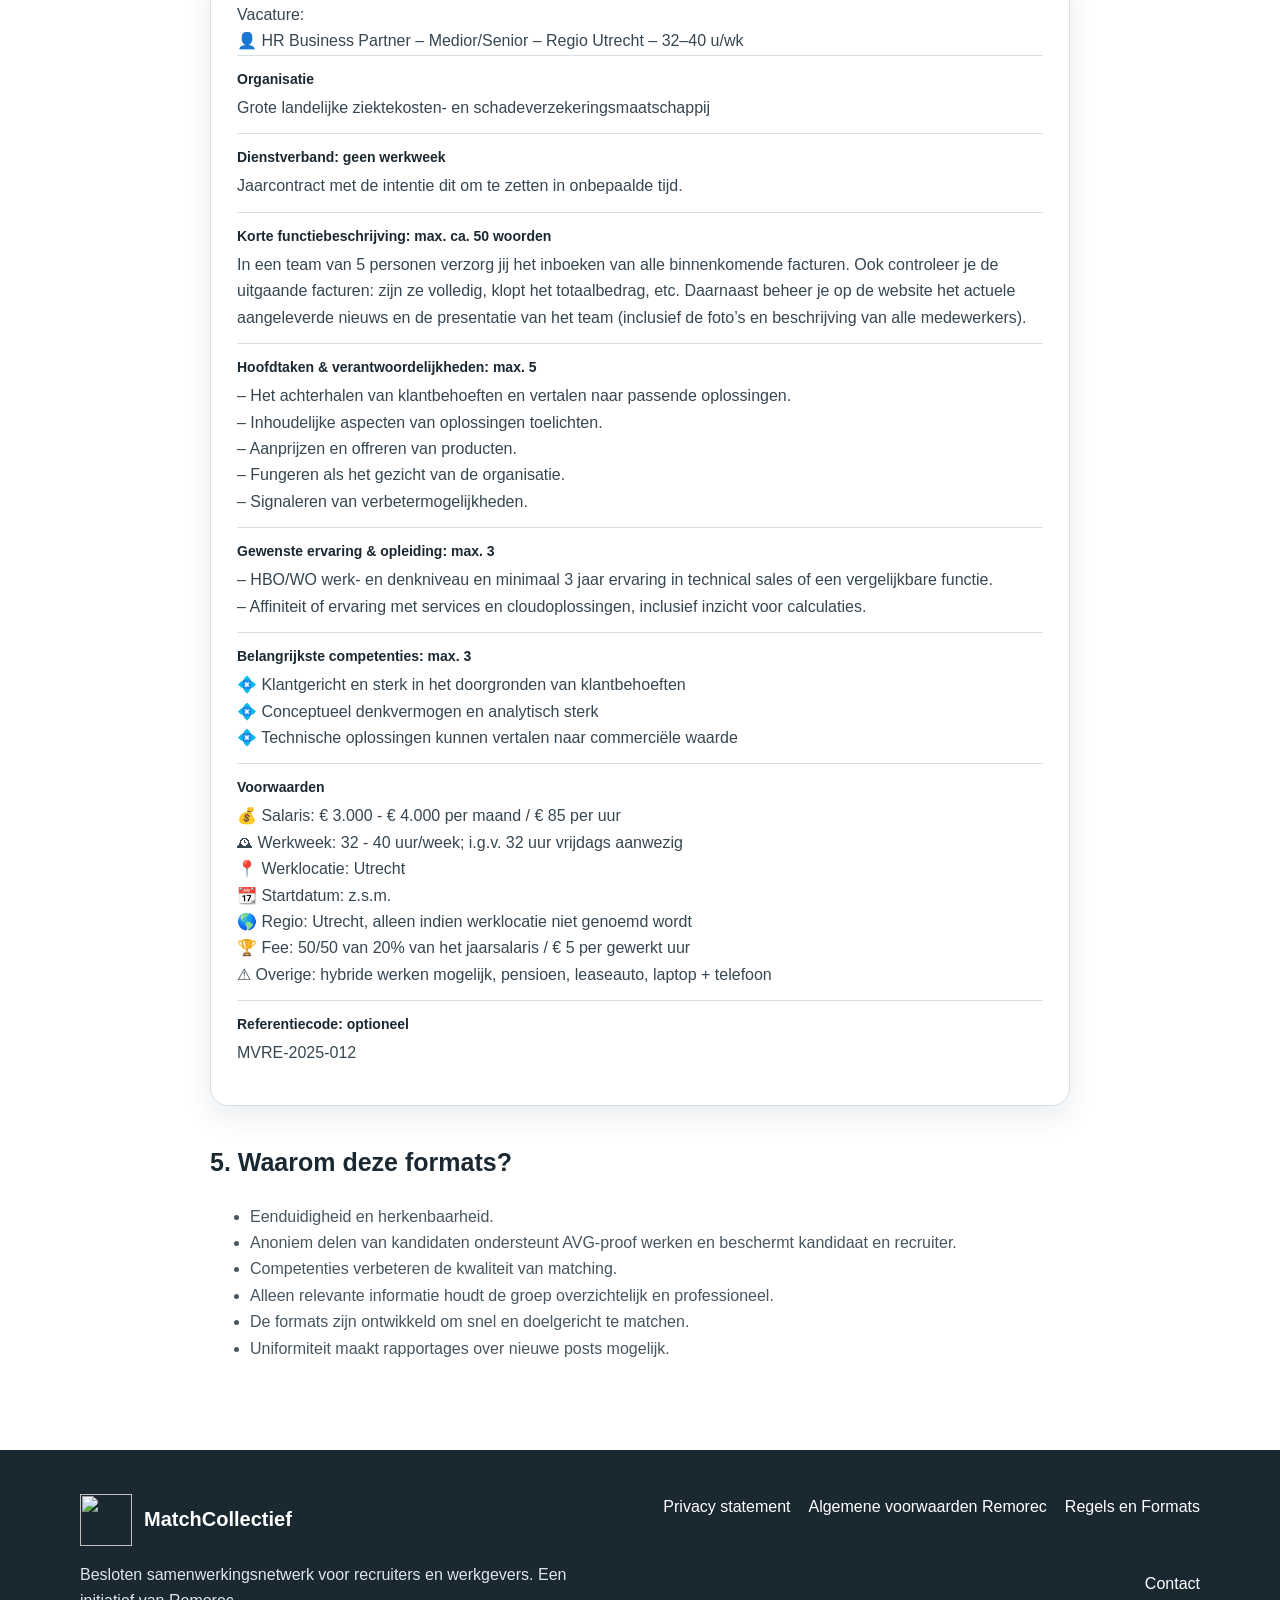
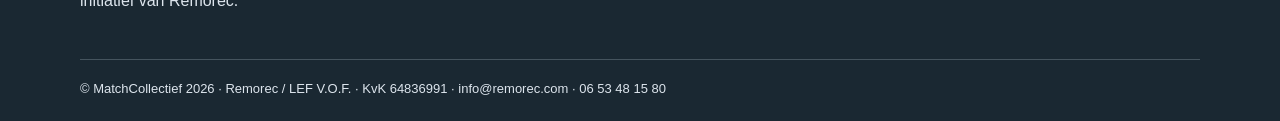
==== commit 61f5de60: "Herstel passende heroafbeelding op regels-en-formats.html" ====
--- a/regels-en-formats.html
+++ b/regels-en-formats.html
@@ -4,7 +4,7 @@
 <button class="menu-toggle" aria-label="Menu openen">☰</button>
 <div class="nav-links">
 <a href="voor-recruiters.html">Voor recruiters</a><a href="voor-werkgevers.html">Voor werkgevers</a><a href="regels-en-formats.html">Regels en Formats</a><a href="wall-of-fame.html">Wall of Fame</a><a href="index.html#tarieven">Tarieven</a><a class="btn btn-green" href="aanmelden.html">Vraag je lidmaatschap aan</a>
-</div></div></nav><header class="hero"><div class="wrap hero-grid"><div><span class="eyebrow">REGELS EN FORMATS</span><h1>Zo houden we MatchCollectief zorgvuldig en werkbaar</h1><p class="lead">Onderstaande regels en formats zijn gebaseerd op de meest recente MatchCollectief - Regels &amp; Formats. De officiële PDF wordt bij inschrijving en op verzoek verstrekt.</p></div><div class="logo-panel"><img src="assets/matchcollectief-logo.webp" alt="MatchCollectief"></div></div></header>
+</div></div></nav><header class="hero"><div class="wrap hero-grid"><div><span class="eyebrow">REGELS EN FORMATS</span><h1>Zo houden we MatchCollectief zorgvuldig en werkbaar</h1><p class="lead">Onderstaande regels en formats zijn gebaseerd op de meest recente MatchCollectief - Regels &amp; Formats. De officiële PDF wordt bij inschrijving en op verzoek verstrekt.</p></div><div class="editorial-visual"><img src="assets/matchcollectief-werking.webp" alt="Illustratie van de werkwijze van MatchCollectief: recruiters en werkgevers delen kandidaten en vacatures" loading="eager" decoding="async"></div></div></header>
 <section><div class="wrap legal"><h2>1. Belangrijkste groepsregels</h2><ul>
 <li>Recruitment professionals dienen ingeschreven te zijn bij de Recruitercode en zich daaraan te conformeren. Niet-ingeschrevenen kunnen beperkte voorlopige toegang krijgen; definitieve toelating volgt na controle.</li>
 <li>Werkgevers handelen transparant en conform de AVG.</li>
--- a/assets/style.css
+++ b/assets/style.css
@@ -227,3 +227,10 @@
 .success-mark{width:58px;height:58px;border-radius:50%;display:grid;place-items:center;background:var(--green-soft);color:var(--green);font-size:30px;font-weight:900;margin:0 auto 17px}
 @media(max-width:880px){.form-layout{grid-template-columns:1fr}.form-aside{position:static}.form-aside-card{max-width:none}}
 @media(max-width:650px){.form-hero{padding:42px 0 36px}.form-hero h1{font-size:34px}.form-main{padding:30px 0 54px}.form-section,.form-submit-area{padding:22px 18px}.form-section-heading h2{font-size:20px}.choice-grid,.choice-grid-wide,.payment-grid,.form-grid{grid-template-columns:1fr}.form-field-full{grid-column:auto}.inline-choices{flex-direction:column;gap:9px}.thank-you-main{padding:46px 0}.thank-you-card{padding:30px 20px}.thank-you-card .btn{width:100%}}
+
+/* Herstelde fotografie: volledige beelden, met behoud van de beeldverhouding. */
+.editorial-visual{min-width:0;overflow:hidden;border:1px solid var(--line);border-radius:18px;background:var(--paper);box-shadow:var(--shadow)}
+.editorial-visual img{display:block;width:100%;height:auto}
+.network-story{display:grid;grid-template-columns:minmax(0,1fr) minmax(0,1fr);gap:36px;align-items:center}
+.network-story .desire-inner{min-width:0}
+@media(max-width:880px){.network-story{grid-template-columns:1fr;gap:28px}}
